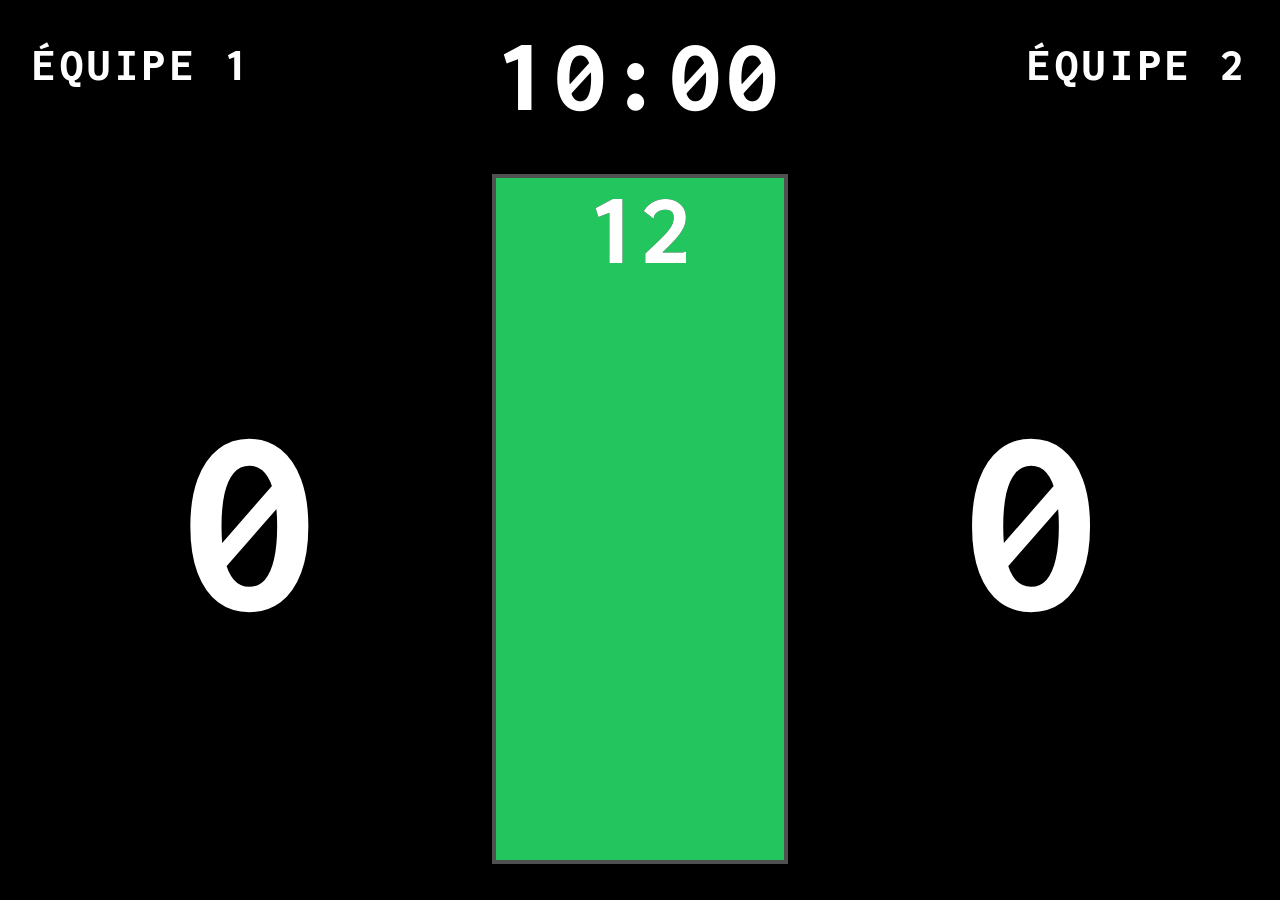
==== static/index.html @ 63935a34 "Initial commit" ====
<!DOCTYPE html>
<html lang="fr">
<head>
  <meta charset="UTF-8">
  <meta name="viewport" content="width=device-width, initial-scale=1.0">
  <title>Scoreboard</title>
  <link rel="preconnect" href="https://fonts.googleapis.com">
  <link href="https://fonts.googleapis.com/css2?family=Inconsolata:wght@800&display=swap" rel="stylesheet">
  <style>
    * { margin: 0; padding: 0; box-sizing: border-box; }

    body {
      font-family: 'Inconsolata', monospace;
      font-weight: 800;
      width: 100vw; height: 100vh;
      overflow: hidden;
      background: #000;
    }

    .blend { color: #fff; mix-blend-mode: difference; }

    .container {
      width: 100vw; height: 100vh;
      display: grid;
      grid-template-columns: 5fr 4fr 5fr;
      grid-template-rows: auto 1fr auto;
      padding: 2.5vh 2.5vw;
    }

    /* ── Noms + dots + chrono ── */
    .team-header { display: flex; flex-direction: column; gap: 1vh; }
    .team-header.left  { align-items: flex-start; }
    .team-header.right { align-items: flex-end; }
    .team-bar { height: 8px; width: 100%; border-radius: 3px; margin-bottom: 2px; }

    /* Balle de match : un panier de cette équipe suffirait à terminer le
       match (cf. réglage score cible / écart minimum). Pulsation douce,
       ambrée pour ne pas se confondre avec l'urgence rouge de possession. */
    /* Balle de match : le score (.blend) est en mix-blend-mode, donc tout
       effet de couleur posé directement dessus (text-shadow, etc.) se fait
       lui-même "fusionner" avec le fond et dérive de teinte au fil du
       temps — c'est ce qui donnait cet effet bleuté indésirable. On pose
       donc l'effet ailleurs : un halo de fond DERRIÈRE le score (hors du
       mode fusion) et une bande d'équipe nettement amplifiée.
       Ambré = un panier à 2 points suffirait. Rouge = n'importe quel
       panier suffirait (plus critique, pulsation plus rapide/marquée). */
    @keyframes matchPointWash         { 0%, 100% { opacity: 0.22; } 50% { opacity: 0.75; } }
    @keyframes matchPointWashCritical { 0%, 100% { opacity: 0.3;  } 50% { opacity: 1;    } }
    @keyframes matchPointBar          { 0%, 100% { transform: scaleY(1);   box-shadow: none; } 50% { transform: scaleY(2.4); box-shadow: 0 0 22px 4px rgba(255,197,66,0.9); } }
    @keyframes matchPointBarCritical  { 0%, 100% { transform: scaleY(1);   box-shadow: none; } 50% { transform: scaleY(3);   box-shadow: 0 0 28px 6px rgba(239,68,68,0.95); } }

    .score-cell { position: relative; }
    .score-cell::before {
      content: ""; position: absolute; inset: 6%; border-radius: 28px;
      opacity: 0; pointer-events: none; z-index: 0;
    }
    .score { position: relative; z-index: 1; }
    .score-cell.match-point::before {
      background: radial-gradient(ellipse at center, rgba(255,197,66,0.55) 0%, rgba(255,197,66,0) 72%);
      animation: matchPointWash 1.4s ease-in-out infinite;
    }
    .score-cell.match-point-critical::before {
      background: radial-gradient(ellipse at center, rgba(239,68,68,0.6) 0%, rgba(239,68,68,0) 72%);
      animation: matchPointWashCritical 0.9s ease-in-out infinite;
    }
    .team-bar.match-point          { animation: matchPointBar 1.4s ease-in-out infinite; transform-origin: center; }
    .team-bar.match-point-critical { animation: matchPointBarCritical 0.9s ease-in-out infinite; transform-origin: center; }
    .team-name { font-size: clamp(23px, 3.6vw, 6.2vh); letter-spacing: 0.1em; text-transform: uppercase; line-height: 1; }

    /* ── Système fautes ── */
    .fouls-zone { display: flex; flex-direction: column; gap: 0.5vh; width: 100%; cursor: pointer; user-select: none; }
    .foul-rects-row { display: flex; width: 100%; border-radius: 3px; overflow: hidden; height: 2.6vh; }
    .foul-rect { display: flex; height: 100%; transition: all 0.3s; }

    .foul-rect.r1 { 
      flex: 6; background: rgba(128,128,128,0.4); 
      --z-color-trans: rgba(34,197,94, 0.15); --z-color-opaque: rgba(34,197,94, 1); 
    }
    .foul-rect.r2 { 
      flex: 3; background: rgba(128,128,128,0.3); border-left: 1px solid rgba(255,255,255,0.1);
      --z-color-trans: rgba(247, 107, 7, 0.2); --z-color-opaque: rgba(247, 107, 7, 1);
    }
    .foul-rect.r3 { 
      flex: 1; background: rgba(128,128,128,0.2); border-left: 1px solid rgba(255,255,255,0.1);
      --z-color-trans: rgba(239,68,68, 0.2);   --z-color-opaque: rgba(239,68,68, 1);
    }

    .foul-cell {
      flex: 1; display: flex; align-items: center; justify-content: center; height: 100%;
      background: transparent; transition: background-color 0.2s ease;
    }
    .foul-rect.active .foul-cell { background: var(--z-color-trans); }
    .foul-rect.active .foul-cell.committed { background: var(--z-color-opaque); }

    .foul-dot {
      width: clamp(5px, 1.1vh, 10px); height: clamp(5px, 1.1vh, 10px);
      border-radius: 50%; transition: all 0.2s;
    }
    .foul-dot.active { background: #fff; box-shadow: 0 0 8px rgba(255,255,255,0.4); }
    .foul-dot.off    { background: rgba(255,255,255,0.2); }

    .foul-icons-row { display: flex; align-items: center; gap: 0.5vw; height: 4vh; opacity: 0; transition: opacity 0.3s; }
    .foul-icons-row.visible { opacity: 1; }
    .foul-icon { height: 100%; width: auto; object-fit: contain; mix-blend-mode: difference;}

    .chrono-header { display: flex; align-items: flex-start; justify-content: center; padding: 0 1vw; }
    .game-time { font-size: clamp(50px, 8.2vw, 14.5vh); letter-spacing: 0.04em; font-variant-numeric: tabular-nums; cursor: pointer; user-select: none; white-space: nowrap; line-height: 1; }

    /* ── Scores + possession ── */
    .score-cell { display: flex; align-items: center; justify-content: center; }
    .score { font-size: clamp(120px, 21vw, 72vh); line-height: 1; font-variant-numeric: tabular-nums; cursor: pointer; user-select: none; }
    .poss-cell { display: flex; padding: 1.5vh 2vw; }
    .poss-outer { flex: 1; position: relative; overflow: visible; cursor: pointer; user-select: none; }

    @keyframes pulse-out {
      0%   { box-shadow: 0 0 0 0px   rgba(239,68,68,0.65); }
      70%  { box-shadow: 0 0 0 100px rgba(239,68,68,0);    }
      100% { box-shadow: 0 0 0 0px   rgba(239,68,68,0);    }
    }
    @keyframes quake {
      0%   { transform: translate(0,0); }
      10%  { transform: translate(-4px, 2px); }
      20%  { transform: translate(4px, -2px); }
      50%  { transform: translate(-5px, 2px); }
      100% { transform: translate(0,0); }
    }

    .poss-outer.urgent { animation: pulse-out 0.75s infinite; }
    .poss-outer.quake  { animation: pulse-out 0.75s infinite, quake 0.12s linear infinite; }

    .poss-inner { position: absolute; inset: 0; overflow: hidden; background: #fff; border: 4px solid rgb(80, 80, 80); transition: border-color 0.3s ease; }
    .poss-outer.urgent .poss-inner, .poss-outer.quake .poss-inner { border-color: #ef4444; }
    .poss-fill { position: absolute; bottom: 0; left: 0; right: 0; height: 100%; transition: height 0.1s linear, background-color 0.4s ease; background-color: #22c55e; }
    .poss-num { position: absolute; inset: 0; display: flex; align-items: baseline; justify-content: center; padding-bottom: 4%; line-height: 1; }
    .text-dark  { color: #1a1a1a; z-index: 2; }
    .text-light { color: #ffffff; z-index: 3; transition: clip-path 0.1s linear; }
    .poss-sec { font-size: clamp(52px, 8vw, 19vh); font-variant-numeric: tabular-nums; line-height: 1; }
    .poss-dec { font-size: clamp(22px, 3.4vw, 8vh); font-variant-numeric: tabular-nums; line-height: 1; padding-bottom: 0.06em; opacity: 0.9; }

    /* ── Status ── */
    /* Masqué par défaut (écran HDMI, public) : uniquement visible en mode
       opérateur (URL avec ?ctrl=1, ouverte depuis config.html sur la
       tactile). Voir le script plus bas qui bascule ça. */
    .status-row { grid-column: 1 / -1; display: none; justify-content: flex-end; align-items: center; padding-top: 1vh; }
    .right-controls { display: flex; gap: 8px; align-items: center; }
    .possession { background: rgba(128,128,128,0.15); color: rgba(128,128,128,0.45); text-decoration: none; font-size: 1.1vh; padding: 0.4vh 1vh; border-radius: 2px; display: inline-block; }
    .btn-end-match, .btn-discard-match {
      font-family: inherit; font-weight: 800; font-size: 1.3vh; letter-spacing: 0.1em;
      padding: 0.6vh 1.4vh; border-radius: 3px; cursor: pointer; border: none;
    }
    .btn-end-match { background: #22c55e; color: #06210f; }
    .btn-discard-match { background: rgba(128,128,128,0.18); color: rgba(255,255,255,0.55); }
    .btn-end-match:active, .btn-discard-match:active { opacity: 0.8; }
  </style>
</head>
<body>

<div class="container">
  <div class="team-header left">
    <div class="team-bar" id="barHome"></div>
    <div class="team-name blend" id="nameHome">ÉQUIPE 1</div>
    <div class="fouls-zone" id="foulsHome">
      <div class="foul-rects-row" id="rectsHome"></div>
      <div class="foul-icons-row" id="iconsHome"></div>
    </div>
  </div>

  <div class="chrono-header">
    <span class="game-time blend" id="gameTime">10:00</span>
  </div>

  <div class="team-header right">
    <div class="team-bar" id="barAway"></div>
    <div class="team-name blend" id="nameAway">ÉQUIPE 2</div>
    <div class="fouls-zone" id="foulsAway">
      <div class="foul-rects-row" id="rectsAway"></div>
      <div class="foul-icons-row" id="iconsAway"></div>
    </div>
  </div>

  <div class="score-cell" id="scoreCellHome">
    <span class="score blend" id="scoreHome">0</span>
  </div>

  <div class="poss-cell">
    <div class="poss-outer" id="possOuter">
      <div class="poss-inner">
        <div class="poss-fill" id="possFill"></div>
        <div class="poss-num text-dark">
          <span class="poss-sec" id="possSecDark">12</span>
          <span class="poss-dec" id="possDecDark" style="display:none"></span>
        </div>
        <div class="poss-num text-light" id="possNumLight">
          <span class="poss-sec" id="possSecLight">12</span>
          <span class="poss-dec" id="possDecLight" style="display:none"></span>
        </div>
      </div>
    </div>
  </div>

  <div class="score-cell" id="scoreCellAway">
    <span class="score blend" id="scoreAway">0</span>
  </div>

  <div class="status-row" id="statusRow">
    <div class="right-controls">
      <a href="possession" target="_blank" class="possession">POSSESSION</a>
      <button class="btn-discard-match" onclick="endMatchDiscard()">✕ QUITTER SANS ENREGISTRER</button>
      <button class="btn-end-match" onclick="endMatchSave()">🏁 TERMINER + ENREGISTRER</button>
    </div>
  </div>
</div>

<script>
  let ws = null;
  let lastState = null;
  let prevPossTime = null;
  let prevGameTime = null;
  let prevFoulsHome = null;
  let prevFoulsAway = null;
  const horn = new Audio('/horn.mp3');
  let soundEnabled = localStorage.getItem('soundEnabled') !== '0';

  function playHorn() { if (soundEnabled) { horn.currentTime = 0; horn.play().catch(()=>{}); } }
  function stopHorn() { horn.pause(); horn.currentTime = 0; }

  function connect() {
    ws = new WebSocket(`ws://${location.host}/ws`);
    ws.onerror = () => ws.close();
    ws.onclose = () => { setTimeout(connect, 2000); };
    ws.onmessage = e => {
      const data = JSON.parse(e.data);
      if (data.type === 'shutdown_request') { openShutdownModal(); return; }
      if (data.type === 'horn') { playHorn(); return; }
      lastState = data; render(lastState);
    };
  }

  function send(action, value) { if (ws && ws.readyState === WebSocket.OPEN) ws.send(JSON.stringify({ action, value: value || 0 })); }

  function render(s) {
    document.getElementById('scoreHome').textContent = s.score_home;
    document.getElementById('scoreAway').textContent = s.score_away;

    // Balle de match, deux niveaux selon le score cible et l'écart minimum
    // réglés dans Réglages (21 / 2 par défaut) :
    //  - "2pts" : seul un panier à 2 points suffirait à terminer le match
    //  - "critique" : n'importe quel panier (1 ou 2 points) suffirait —
    //    strictement plus avancé que "2pts" (si 1 point suffit, 2 points
    //    suffisent toujours aussi), donc traitement visuel plus marqué.
    const targetScore = s.target_score || 21, winMargin = s.win_margin || 2;
    const canWinWith1 = (mine, theirs) => mine + 1 >= targetScore && mine + 1 - theirs >= winMargin;
    const canWinWith2 = (mine, theirs) => mine + 2 >= targetScore && mine + 2 - theirs >= winMargin;
    function matchPointLevel(mine, theirs) {
      if (canWinWith1(mine, theirs)) return 'critical';
      if (canWinWith2(mine, theirs)) return 'soft';
      return null;
    }
    function applyMatchPoint(side, level) {
      const cellEl = document.getElementById('scoreCell' + side), barEl = document.getElementById('bar' + side);
      cellEl.classList.toggle('match-point', level === 'soft');
      barEl.classList.toggle('match-point', level === 'soft');
      cellEl.classList.toggle('match-point-critical', level === 'critical');
      barEl.classList.toggle('match-point-critical', level === 'critical');
    }
    applyMatchPoint('Home', matchPointLevel(s.score_home, s.score_away));
    applyMatchPoint('Away', matchPointLevel(s.score_away, s.score_home));
    const m = Math.floor(s.game_time / 60), sec = Math.floor(s.game_time % 60);
    document.getElementById('gameTime').textContent = String(m).padStart(2,'0') + ':' + String(sec).padStart(2,'0');

    // Horizon
    const duration = s.match_duration || 600;
    const h = ((duration - s.game_time) / duration) * 100;
    document.body.style.background = `linear-gradient(to bottom, #fff ${h.toFixed(2)}%, #000 ${h.toFixed(2)}%)`;

    // Possession
    const pt = s.poss_time, possMax = s.poss_max || 12, fillPct = Math.max(0, (pt / possMax) * 100);
    document.getElementById('possSecDark').textContent = Math.floor(pt);
    document.getElementById('possSecLight').textContent = Math.floor(pt);
    const decDark = document.getElementById('possDecDark'), decLight = document.getElementById('possDecLight');
    if (s.show_dec_scoreboard && pt < 10) {
      const dv = '.' + Math.floor((pt % 1) * 10);
      decDark.textContent = decLight.textContent = dv;
      decDark.style.display = decLight.style.display = '';
    } else { decDark.style.display = decLight.style.display = 'none'; }
    document.getElementById('possFill').style.height = fillPct.toFixed(2) + '%';
    document.getElementById('possFill').style.backgroundColor = (pt >= 9 ? '#22c55e' : pt >= 6 ? '#eab308' : pt >= 3 ? '#f97316' : '#ef4444');
    const clipVal = `inset(${(100 - fillPct).toFixed(2)}% 0 0 0)`;
    document.getElementById('possNumLight').style.clipPath = clipVal;

    // Sons
    if (prevPossTime !== null && prevPossTime > 0 && pt === 0) playHorn();
    if (prevGameTime !== null && prevGameTime > 0 && s.game_time === 0) playHorn();
    prevPossTime = pt; prevGameTime = s.game_time;

    // Urgence
    const outer = document.getElementById('possOuter');
    outer.classList.remove('urgent', 'quake');
    if (pt <= 2 && pt > 0) outer.classList.add('quake'); else if (pt <= 3 && pt > 0) outer.classList.add('urgent');

    // renderFouls reconstruit une dizaine d'éléments DOM à chaque appel —
    // coûteux à faire 10x/seconde à chaque tick alors que les fautes ne
    // changent que rarement. On ne l'appelle que si la valeur a bougé
    // depuis le dernier rendu (c'est ça qui causait le ralentissement
    // pendant tout le décompte de possession, pas juste en fin de compte).
    if (s.fouls_home !== prevFoulsHome) { renderFouls('Home', s.fouls_home); prevFoulsHome = s.fouls_home; }
    if (s.fouls_away !== prevFoulsAway) { renderFouls('Away', s.fouls_away); prevFoulsAway = s.fouls_away; }

    if (s.team_home_name) document.getElementById('nameHome').textContent = s.team_home_name;
    if (s.team_away_name) document.getElementById('nameAway').textContent = s.team_away_name;
    if (s.team_home_color) document.getElementById('barHome').style.backgroundColor = s.team_home_color;
    if (s.team_away_color) document.getElementById('barAway').style.backgroundColor = s.team_away_color;
  }

  function renderFouls(side, count) {
    const rectsEl = document.getElementById('rects' + side);
    const iconsEl = document.getElementById('icons' + side);
    rectsEl.innerHTML = '';
    const rectDefs = [{ cls:'r1', total:6, from:1 }, { cls:'r2', total:3, from:7 }, { cls:'r3', total:Math.max(1, count-9), from:10 }];
    rectDefs.forEach(({ cls, total, from }, ri) => {
      const rect = document.createElement('div');
      const isRectActive = (ri === 0) || (count >= from);
      rect.className = 'foul-rect ' + cls + (isRectActive ? ' active' : '');
      for (let i = 0; i < total; i++) {
        const cell = document.createElement('div'), isCommitted = count >= from + i;
        cell.className = 'foul-cell' + (isCommitted ? ' committed' : '');
        const dot = document.createElement('div');
        dot.className = 'foul-dot ' + (isCommitted ? 'active' : 'off');
        cell.appendChild(dot); rect.appendChild(cell);
      }
      rectsEl.appendChild(rect);
    });
    const zone = count >= 10 ? 3 : count >= 7 ? 2 : 1;
    iconsEl.innerHTML = '';
    if (count > 0) {
      iconsEl.classList.add('visible');
      iconsEl.innerHTML += (zone >= 2 ? '<img class="foul-icon" src="/lancer.png"><img class="foul-icon" src="/lancer.png">' : '<img class="foul-icon" src="/lancer.png">');
      if (zone >= 3) iconsEl.innerHTML += '<img class="foul-icon" src="/ball.png">';
    } else iconsEl.classList.remove('visible');
  }

  // Clavier
  document.addEventListener('keydown', e => {
    switch (e.key.toLowerCase()) {
      case 'a': send('score_home_dec'); break; case 'z': send('score_home_inc'); break;
      case 'o': send('score_away_dec'); break; case 'p': send('score_away_inc'); break;
      case ' ': send('toggle_timer'); e.preventDefault(); break;
      case 'r': send('reset_game'); break;
      case 'w': send('fouls_home_dec'); break; case 'x': send('fouls_home_inc'); break;
      case 'b': send('fouls_away_dec'); break; case 'n': send('fouls_away_inc'); break;
      case 'enter': if (e.location===3) send('reset_poss'); break;
    }
  });

  // Mode opérateur : la ligne de contrôles (reset, fin de match, pills...)
  // ne s'affiche que si l'URL contient ?ctrl=1 — c'est config.html qui
  // ouvre cette page ainsi pour la tactile. Sans ce paramètre (cas de
  // l'écran HDMI public), la ligne reste masquée (cf. CSS) pour ne montrer
  // aux spectateurs que le tableau lui-même.
  if (new URLSearchParams(location.search).has('ctrl')) {
    document.getElementById('statusRow').style.display = 'flex';
  }

  // Fin de match, deux options — cette page a été ouverte via window.open()
  // depuis /config, qui reste dessous. Si la fermeture est refusée par le
  // navigateur (onglet pas ouvert par script), on revient sur /config.

  // Enregistre le score dans l'historique (côté serveur), remet le match à
  // zéro, puis referme l'onglet.
  async function endMatchSave() {
    if (!confirm('Terminer le match et enregistrer le score ?')) return;
    try {
      await fetch('/api/end-match', { method: 'POST' });
    } catch (e) { /* on ferme quand même : le match doit pouvoir se terminer même hors-ligne */ }
    window.close();
    setTimeout(() => { window.location.href = '/'; }, 300);
  }

  // Quitte sans rien enregistrer dans l'historique — mais remet quand même
  // le tableau à zéro (via l'action reset_game existante), pour repartir
  // propre sur le prochain match : il n'y a plus de bouton RESET séparé.
  async function endMatchDiscard() {
    if (!confirm('Quitter SANS enregistrer le score ? Le tableau sera quand même remis à zéro.')) return;
    send('reset_game');
    setTimeout(() => {
      window.close();
      setTimeout(() => { window.location.href = '/'; }, 300);
    }, 150);
  }

  connect();
</script>

<!-- ══ MODALE SHUTDOWN ══════════════════════════════════════════ -->
<style>
  .shutdown-overlay {
    display: none; position: fixed; inset: 0; z-index: 900;
    align-items: center; justify-content: center;
  }
  .shutdown-overlay.open { display: flex; }
  .shutdown-backdrop {
    position: absolute; inset: 0;
    background: rgba(0,0,0,0.85); backdrop-filter: blur(12px);
  }
  .shutdown-panel {
    position: relative; background: #111; border: 1px solid rgba(255,255,255,0.1);
    border-radius: 10px; padding: 28px 32px; max-width: 340px; width: 90%;
    text-align: center;
    animation: sdPop .22s cubic-bezier(0.32,0.72,0,1);
  }
  @keyframes sdPop { from { transform: scale(0.88); opacity:0; } to { transform: scale(1); opacity:1; } }
  .shutdown-icon { font-size: 36px; margin-bottom: 12px; }
  .shutdown-title {
    font-family: 'Inconsolata', monospace; font-weight: 800;
    font-size: 16px; letter-spacing: 0.18em; color: #f5f5f5; margin-bottom: 8px;
  }
  .shutdown-sub {
    font-family: 'Inconsolata', monospace; font-size: 11px;
    letter-spacing: 0.12em; color: rgba(255,255,255,0.4); margin-bottom: 20px;
  }
  .shutdown-countdown {
    font-family: 'Inconsolata', monospace; font-weight: 800;
    font-size: 28px; color: #ef4444; margin-bottom: 20px; line-height: 1;
  }
  .shutdown-btns { display: flex; gap: 10px; }
  .btn-cancel-sd {
    flex: 1; padding: 11px; background: rgba(255,255,255,0.07);
    border: 1px solid rgba(255,255,255,0.12); border-radius: 5px;
    color: #f5f5f5; font-family: 'Inconsolata', monospace;
    font-weight: 700; font-size: 11px; letter-spacing: 0.15em;
    cursor: pointer; transition: background .15s;
  }
  .btn-cancel-sd:hover { background: rgba(255,255,255,0.14); }
  .btn-confirm-sd {
    flex: 1; padding: 11px; background: #ef4444;
    border: none; border-radius: 5px;
    color: #fff; font-family: 'Inconsolata', monospace;
    font-weight: 800; font-size: 11px; letter-spacing: 0.15em;
    cursor: pointer; transition: opacity .15s;
  }
  .btn-confirm-sd:hover { opacity: 0.85; }
</style>

<div class="shutdown-overlay" id="shutdownOverlay">
  <div class="shutdown-backdrop" onclick="cancelShutdown()"></div>
  <div class="shutdown-panel">
    <div class="shutdown-icon">⏻</div>
    <div class="shutdown-title">ÉTEINDRE LE PI ?</div>
    <div class="shutdown-sub">Extinction automatique dans</div>
    <div class="shutdown-countdown" id="sdCountdown">10</div>
    <div class="shutdown-btns">
      <button class="btn-cancel-sd" onclick="cancelShutdown()">ANNULER</button>
      <button class="btn-confirm-sd" onclick="confirmShutdown()">ÉTEINDRE</button>
    </div>
  </div>
</div>

<script>
// ── Modale shutdown ──────────────────────────────────────────────
let _sdTimer = null;
let _sdCount = 10;

function openShutdownModal() {
  _sdCount = 10;
  document.getElementById('sdCountdown').textContent = _sdCount;
  document.getElementById('shutdownOverlay').classList.add('open');
  _sdTimer = setInterval(() => {
    _sdCount--;
    document.getElementById('sdCountdown').textContent = _sdCount;
    if (_sdCount <= 0) {
      clearInterval(_sdTimer);
      confirmShutdown();
    }
  }, 1000);
}

function cancelShutdown() {
  clearInterval(_sdTimer);
  document.getElementById('shutdownOverlay').classList.remove('open');
}

function confirmShutdown() {
  clearInterval(_sdTimer);
  document.getElementById('shutdownOverlay').classList.remove('open');
  fetch('/api/shutdown/confirm', { method: 'POST' }).catch(() => {});
}
// ────────────────────────────────────────────────────────────────
</script>

</body>
</html>
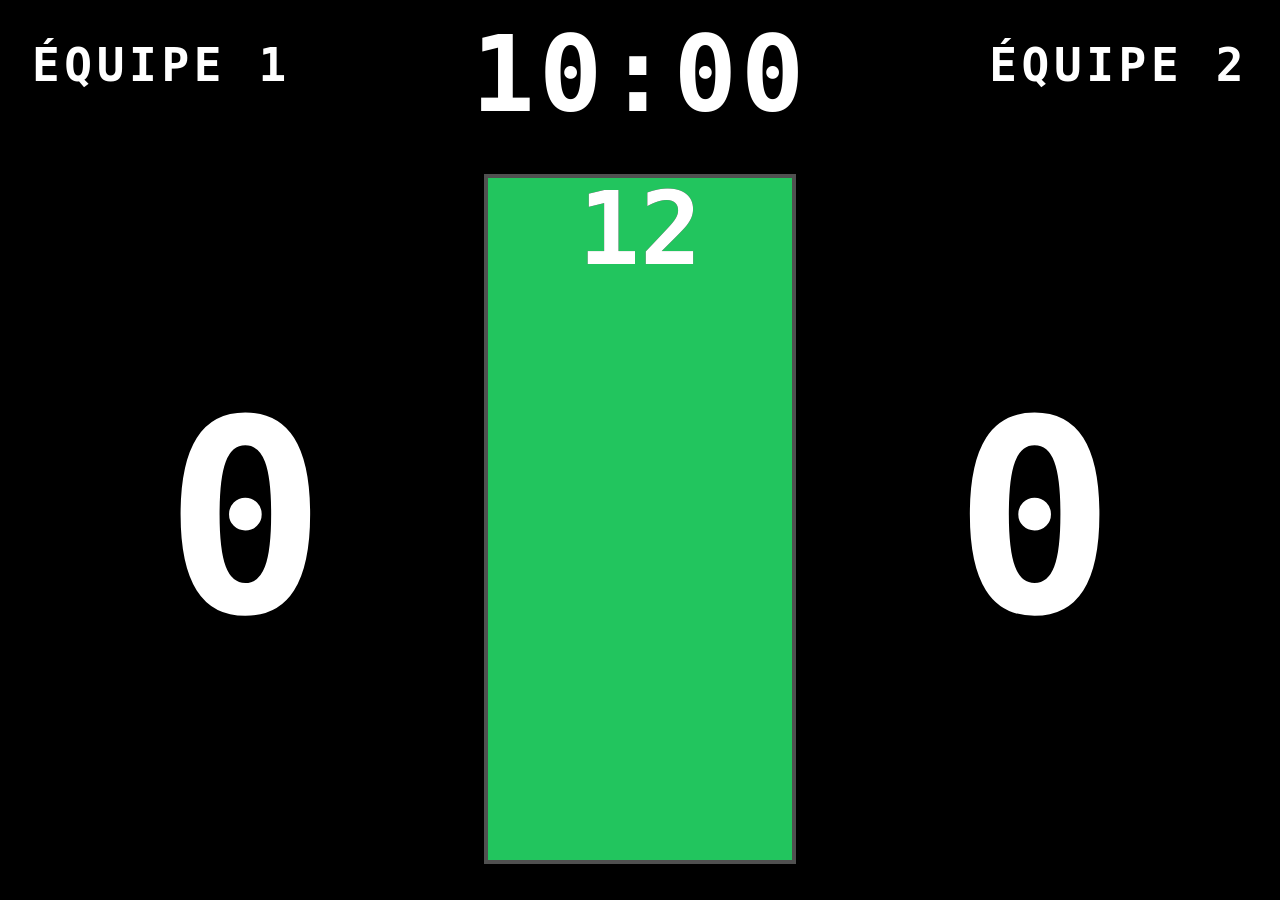
==== commit 56a04f6d: "version claude" ====
--- a/static/index.html
+++ b/static/index.html
@@ -4,8 +4,7 @@
   <meta charset="UTF-8">
   <meta name="viewport" content="width=device-width, initial-scale=1.0">
   <title>Scoreboard</title>
-  <link rel="preconnect" href="https://fonts.googleapis.com">
-  <link href="https://fonts.googleapis.com/css2?family=Inconsolata:wght@800&display=swap" rel="stylesheet">
+  <link rel="stylesheet" href="/fonts/fonts.css">
   <style>
     * { margin: 0; padding: 0; box-sizing: border-box; }
 
@@ -103,7 +102,12 @@
     .foul-icons-row.visible { opacity: 1; }
     .foul-icon { height: 100%; width: auto; object-fit: contain; mix-blend-mode: difference;}
 
-    .chrono-header { display: flex; align-items: flex-start; justify-content: center; padding: 0 1vw; }
+    .chrono-header { display: flex; flex-direction: column; align-items: center; justify-content: flex-start; padding: 0 1vw; }
+    /* Libellé discret sous le chrono : ÉGALITÉ / PAUSE / PROLONGATION.
+       Invisible (opacity 0) hors de ces cas, il ne décale rien. */
+    .ot-label { font-size: clamp(12px, 2vh, 3.2vh); font-weight: 800; letter-spacing: 0.22em; text-transform: uppercase;
+                color: #8a8a8a; margin-top: 0.8vh; min-height: 2.4vh; white-space: nowrap; opacity: 0; transition: opacity 0.4s; user-select: none; }
+    .ot-label.on { opacity: 1; }
     .game-time { font-size: clamp(50px, 8.2vw, 14.5vh); letter-spacing: 0.04em; font-variant-numeric: tabular-nums; cursor: pointer; user-select: none; white-space: nowrap; line-height: 1; }
 
     /* ── Scores + possession ── */
@@ -144,13 +148,14 @@
     .status-row { grid-column: 1 / -1; display: none; justify-content: flex-end; align-items: center; padding-top: 1vh; }
     .right-controls { display: flex; gap: 8px; align-items: center; }
     .possession { background: rgba(128,128,128,0.15); color: rgba(128,128,128,0.45); text-decoration: none; font-size: 1.1vh; padding: 0.4vh 1vh; border-radius: 2px; display: inline-block; }
-    .btn-end-match, .btn-discard-match {
+    .btn-end-match, .btn-discard-match, .btn-ot {
       font-family: inherit; font-weight: 800; font-size: 1.3vh; letter-spacing: 0.1em;
       padding: 0.6vh 1.4vh; border-radius: 3px; cursor: pointer; border: none;
     }
     .btn-end-match { background: #22c55e; color: #06210f; }
+    .btn-ot { background: #f5a623; color: #2a1a00; }
     .btn-discard-match { background: rgba(128,128,128,0.18); color: rgba(255,255,255,0.55); }
-    .btn-end-match:active, .btn-discard-match:active { opacity: 0.8; }
+    .btn-end-match:active, .btn-discard-match:active, .btn-ot:active { opacity: 0.8; }
   </style>
 </head>
 <body>
@@ -167,6 +172,7 @@
 
   <div class="chrono-header">
     <span class="game-time blend" id="gameTime">10:00</span>
+    <div class="ot-label" id="otLabel"></div>
   </div>
 
   <div class="team-header right">
@@ -205,6 +211,9 @@
   <div class="status-row" id="statusRow">
     <div class="right-controls">
       <a href="possession" target="_blank" class="possession">POSSESSION</a>
+      <button class="btn-ot" id="btnOvertime" style="display:none" onclick="startOvertime()">⏱ PROLONGATION</button>
+      <button class="btn-discard-match" id="btnSkipBreak" style="display:none" onclick="send('skip_break')">⏭ PASSER LA PAUSE</button>
+      <button class="btn-discard-match" id="btnCancelOt" style="display:none" onclick="cancelOvertime()">↩ ANNULER LA PROLONGATION</button>
       <button class="btn-discard-match" onclick="endMatchDiscard()">✕ QUITTER SANS ENREGISTRER</button>
       <button class="btn-end-match" onclick="endMatchSave()">🏁 TERMINER + ENREGISTRER</button>
     </div>
@@ -263,10 +272,36 @@
       cellEl.classList.toggle('match-point-critical', level === 'critical');
       barEl.classList.toggle('match-point-critical', level === 'critical');
     }
-    applyMatchPoint('Home', matchPointLevel(s.score_home, s.score_away));
-    applyMatchPoint('Away', matchPointLevel(s.score_away, s.score_home));
-    const m = Math.floor(s.game_time / 60), sec = Math.floor(s.game_time % 60);
-    document.getElementById('gameTime').textContent = String(m).padStart(2,'0') + ':' + String(sec).padStart(2,'0');
+    // Prolongation (3x3) : la première équipe qui marque otPts points gagne.
+    //  - 0 point marqué : seul un panier à 2 points suffit → niveau "soft"
+    //  - otPts-1 déjà marqués : n'importe quel panier suffit → "critique"
+    //  - pendant la pause, ou une fois la prolongation gagnée : rien.
+    const otPts = s.overtime_points || 2;
+    const otBase = s.overtime_base || 0;
+    const otWon = s.overtime && (s.score_home - otBase >= otPts || s.score_away - otBase >= otPts);
+    const otLive = s.overtime && !(s.break_time > 0) && !otWon;
+    function otLevel(mine) { return (mine - otBase) >= otPts - 1 ? 'critical' : 'soft'; }
+    applyMatchPoint('Home', s.overtime ? (otLive ? otLevel(s.score_home) : null) : matchPointLevel(s.score_home, s.score_away));
+    applyMatchPoint('Away', s.overtime ? (otLive ? otLevel(s.score_away) : null) : matchPointLevel(s.score_away, s.score_home));
+
+    // Chrono : pendant la pause d'une minute on affiche son décompte ; ensuite
+    // "PROL." (plus de chrono de jeu) ; sinon le temps de jeu normal.
+    const mmss = t => String(Math.floor(t / 60)).padStart(2,'0') + ':' + String(Math.floor(t % 60)).padStart(2,'0');
+    const inBreak = s.overtime && s.break_time > 0;
+    document.getElementById('gameTime').textContent = inBreak ? mmss(Math.ceil(s.break_time)) : (s.overtime ? 'PROL.' : mmss(s.game_time));
+
+    // Libellé sous le chrono (discret) et boutons opérateur
+    const tieAtZero = !s.overtime && s.game_time === 0 && s.score_home === s.score_away;
+    let label = '';
+    if (tieAtZero) label = 'Égalité';
+    else if (inBreak) label = 'Pause · prolongation';
+    else if (otWon) label = 'Fin de la prolongation';
+    else if (s.overtime) label = 'Prolongation · 1er à ' + otPts + ' pts';
+    const otLabel = document.getElementById('otLabel');
+    otLabel.textContent = label; otLabel.classList.toggle('on', label !== '');
+    document.getElementById('btnOvertime').style.display = tieAtZero ? '' : 'none';
+    document.getElementById('btnSkipBreak').style.display = inBreak ? '' : 'none';
+    document.getElementById('btnCancelOt').style.display = s.overtime ? '' : 'none';
 
     // Horizon
     const duration = s.match_duration || 600;
@@ -361,6 +396,14 @@
     document.getElementById('statusRow').style.display = 'flex';
   }
 
+  // Prolongation : le bouton n'apparaît que sur une égalité à 0:00.
+  function startOvertime() {
+    if (confirm('Égalité à la fin du temps : lancer la prolongation (pause d\'1 minute, puis 1er à 2 points) ?')) send('start_overtime');
+  }
+  function cancelOvertime() {
+    if (confirm('Annuler la prolongation et revenir à l\'égalité ?')) send('cancel_overtime');
+  }
+
   // Fin de match, deux options — cette page a été ouverte via window.open()
   // depuis /config, qui reste dessous. Si la fermeture est refusée par le
   // navigateur (onglet pas ouvert par script), on revient sur /config.
